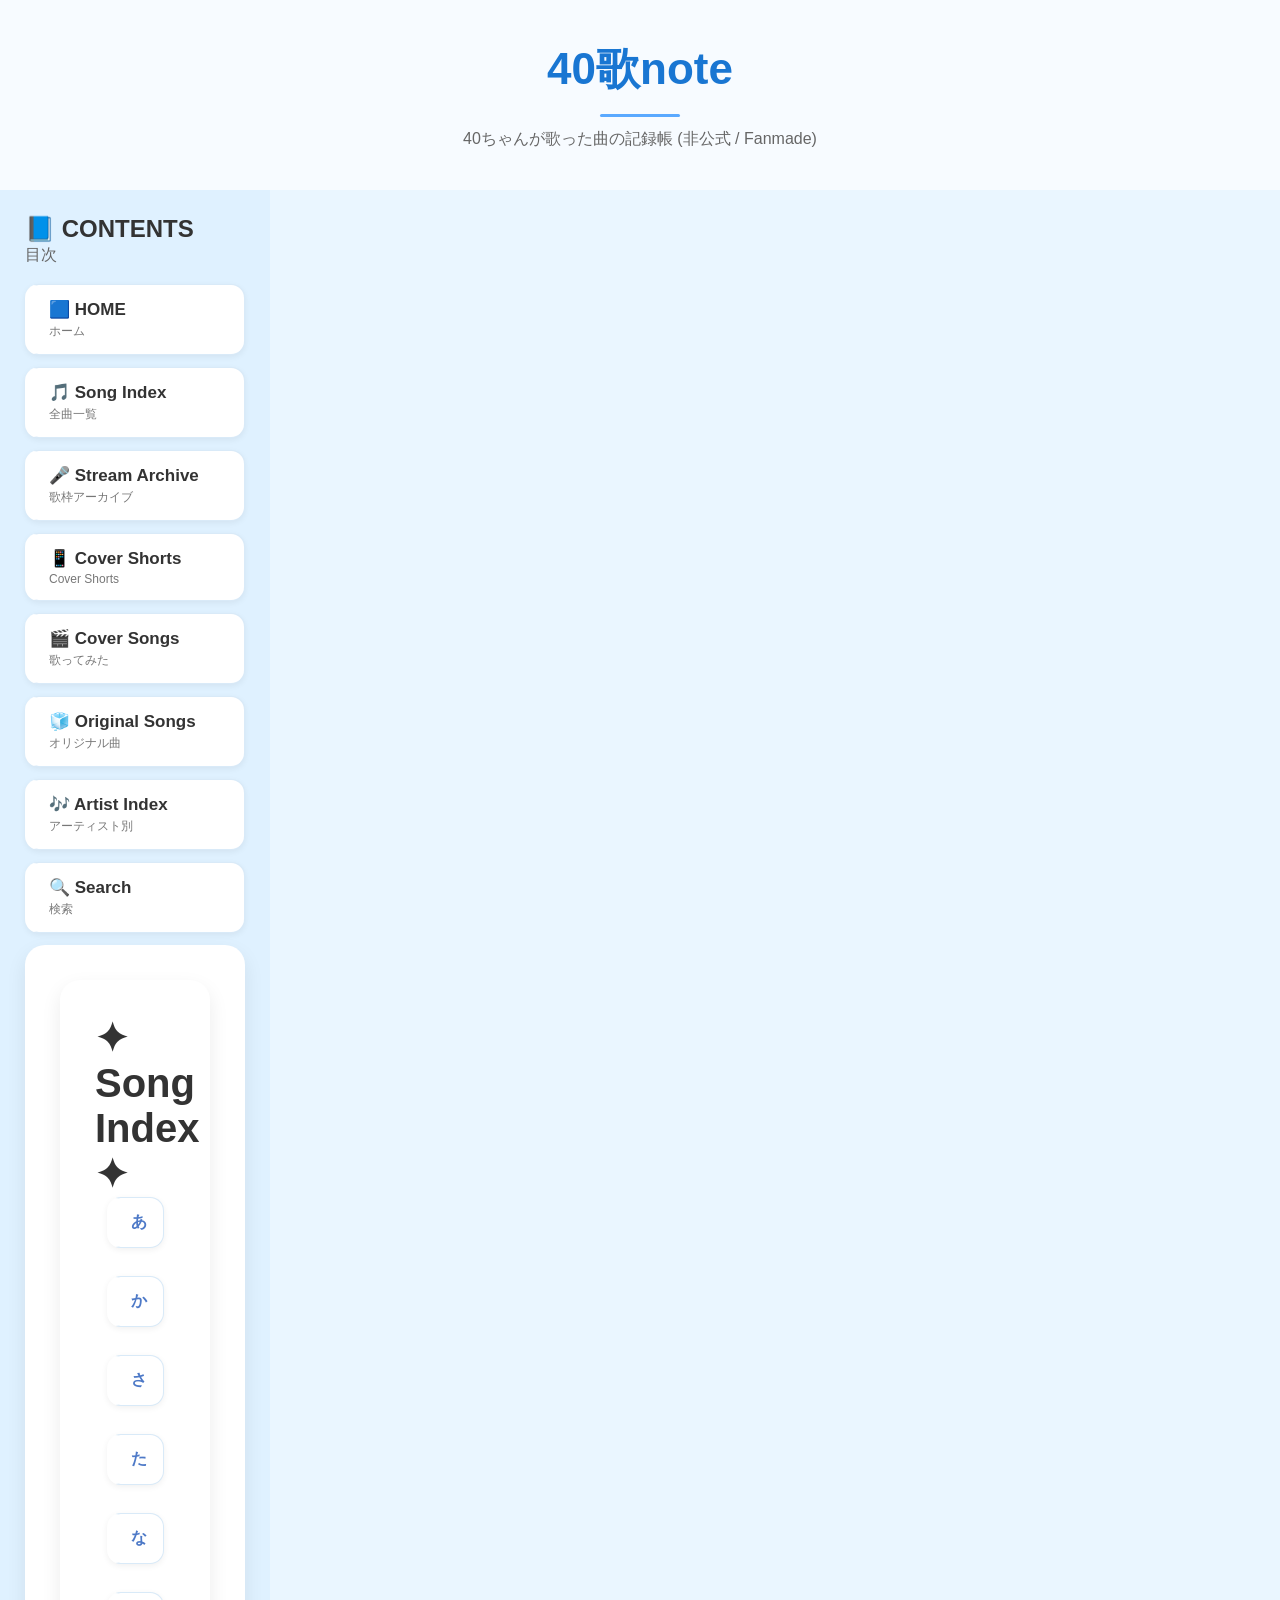
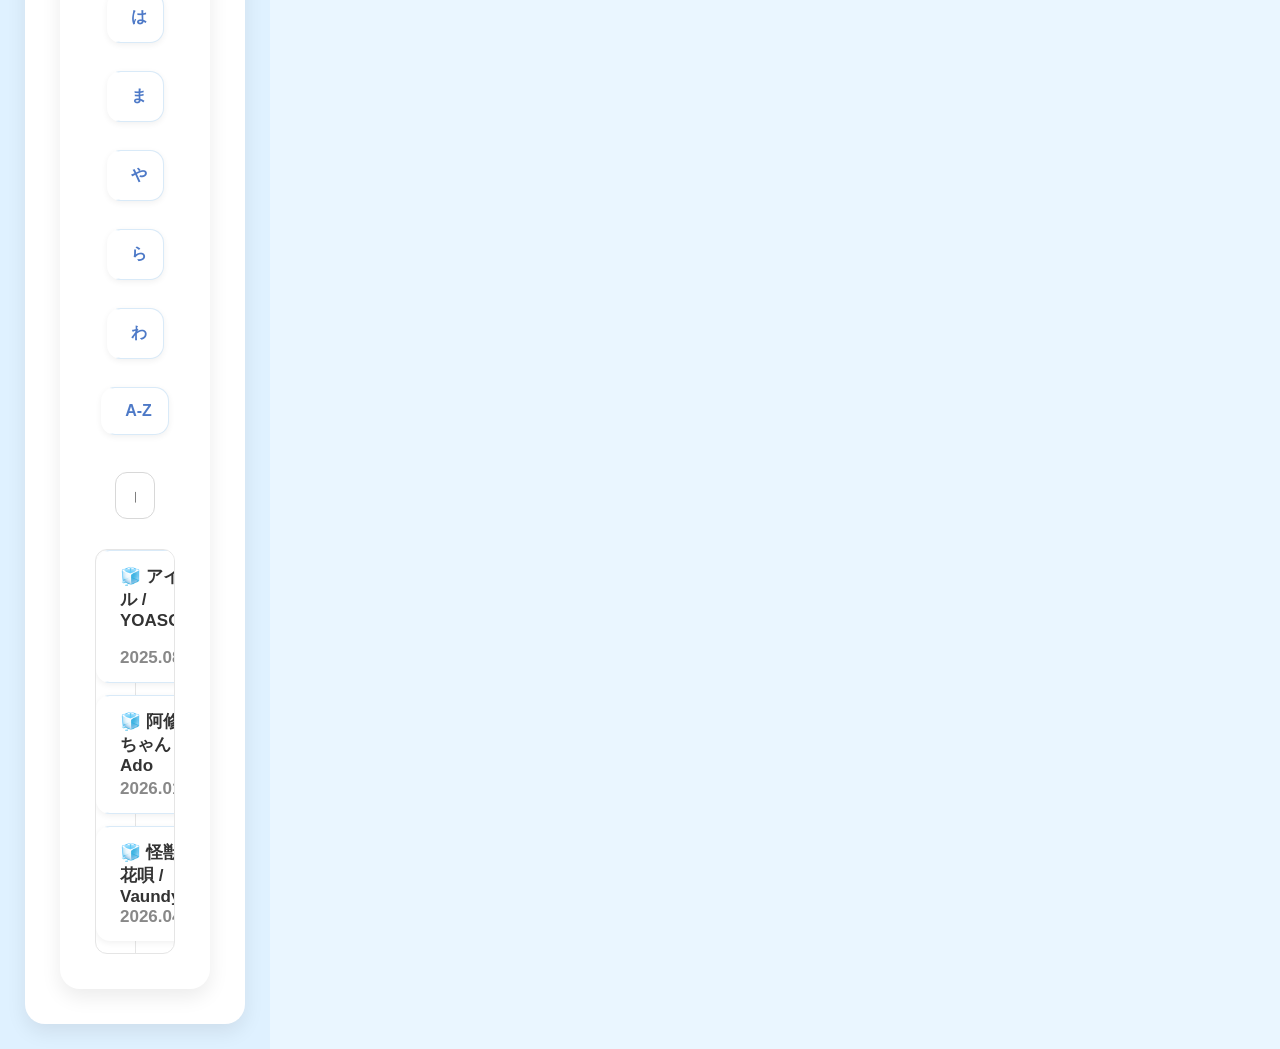
==== songs.html @ e2722565 "Update songs.html" ====
<!DOCTYPE html>
<html lang="ja">

<head>
  <meta charset="UTF-8">
  <meta name="viewport" content="width=device-width, initial-scale=1.0">
  <title>40歌note</title>
  <link rel="stylesheet" href="style.css">
</head>

<body>

  <header>
  <h1>40歌note</h1>
  <p>40ちゃんが歌った曲の記録帳 (非公式 / Fanmade)</p>
</header>


<div class="layout">


  <!-- 左メニュー -->

  <div class="sidebar">

  <nav class="menu">

    <h2>📘 CONTENTS</h2>
    <p class="menu-subtitle">目次</p>

    <a href="index.html">
      <span>🟦 HOME</span>
      <small>ホーム</small>
    </a>

    <a href="songs.html">
      <span>🎵 Song Index</span>
      <small>全曲一覧</small>
    </a>

    <a href="stream.html">
      <span>🎤 Stream Archive</span>
      <small>歌枠アーカイブ</small>
    </a>

    <a href="shorts.html">
      <span>📱 Cover Shorts</span>
      <small>Cover Shorts</small>
    </a>

    <a href="cover.html">
      <span>🎬 Cover Songs</span>
      <small>歌ってみた</small>
    </a>

    <a href="original.html">
      <span>🧊 Original Songs</span>
      <small>オリジナル曲</small>
    </a>

    <a href="#">
      <span>🎶 Artist Index</span>
      <small>アーティスト別</small>
    </a>

    <a href="#">
      <span>🔍 Search</span>
      <small>検索</small>
    </a>

  </nav>

    </nav>

<main class="content">
  
  <script src="script.js"></script>



<main class="content">

  <section class="song-index">

    <h2 class="section-title">✦ Song Index ✦</h2>

    <div class="kana-index">
      
  <div class="kana-group kana-jp">

    <a href="#a">あ</a>
    <a href="#ka">か</a>
    <a href="#sa">さ</a>
    <a href="#ta">た</a>
    <a href="#na">な</a>
    <a href="#ha">は</a>
    <a href="#ma">ま</a>
    <a href="#ya">や</a>
    <a href="#ra">ら</a>
    <a href="#wa">わ</a>

    <a href="#" class="switch-btn">A-Z</a>

  </div>

  <div class="kana-group kana-en">

    <a href="#A">A</a>
    <a href="#B">B</a>
    <a href="#C">C</a>
    <a href="#D">D</a>
    <a href="#E">E</a>
    <a href="#F">F</a>
    <a href="#G">G</a>
    <a href="#H">H</a>
    <a href="#I">I</a>
    <a href="#J">J</a>
    <a href="#K">K</a>
    <a href="#L">L</a>
    <a href="#M">M</a>
    <a href="#N">N</a>
    <a href="#O">O</a>
    <a href="#P">P</a>
    <a href="#Q">Q</a>
    <a href="#R">R</a>
    <a href="#S">S</a>
    <a href="#T">T</a>
    <a href="#U">U</a>
    <a href="#V">V</a>
    <a href="#W">W</a>
    <a href="#X">X</a>
    <a href="#Y">Y</a>
    <a href="#Z">Z</a>

    <a href="#" class="switch-btn">かな</a>

  </div>

</div>

    <input
      type="text"
      class="song-search"
      placeholder="曲名・アーティスト名で検索">

    <div class="song-list">

      <a href="#" class="song-item">
        <span class="song-name">🧊 アイドル / YOASOBI</span>
        <span class="song-date">2025.08.12</span>
      </a>

      <a href="#" class="song-item">
        <span class="song-name">🧊 青と夏 / Mrs. GREEN APPLE</span>
        <span class="song-date">2025.09.03</span>
      </a>

      <a href="#" class="song-item">
        <span class="song-name">🧊 阿修羅ちゃん / Ado</span>
        <span class="song-date">2026.01.18</span>
      </a>

      <a href="#" class="song-item">
        <span class="song-name">🧊 花に亡霊 / ヨルシカ</span>
        <span class="song-date">2026.03.15</span>
      </a>

      <a href="#" class="song-item">
        <span class="song-name">🧊 怪獣の花唄 / Vaundy</span>
        <span class="song-date">2026.04.08</span>
      </a>

    </div>

  </section>

</main>

  
  
</body>

</html>
---- style.css ----
body {
  margin: 0;
  font-family: "Noto Sans JP", sans-serif;
  background: #eaf6ff;
  color: #333;
}


header {
  text-align: center;
  padding: 40px 30px;
  background: #f7fbff;
}


header h1 {
  margin: 0 0 12px;
  font-size: 44px;
  color: #1976d2;

  display: flex;
  flex-direction: column;
  align-items: center;
  font-family: "Zen Maru Gothic", sans-serif;
}


header h1::after {
  content: "";
  width: 80px;
  height: 3px;

  margin-top: 15px;

  background: #5aa9ff;
  border-radius: 10px;
}


header p {
  margin: 0;
  color: #666;
  font-size: 16px;
}


.layout {
  display: flex;
  min-height: 80vh;
}


/* 左メニュー */

.sidebar {
  width: 220px;
  padding: 25px;
  background: #dff1ff;
}


.sidebar h2 {
  margin: 0;
}


.menu-subtitle {
  margin: 2px 0 18px;
  color: #666;
}


.sidebar a:hover {
  transform: translateX(5px);
}


.menu {
  display: flex;
  flex-direction: column;
}

.update-history {
  margin-top: 35px;
  padding-top: 20px;
  border-top: 1px solid #d6d6d6;
}

.history-box {
  max-height: 180px;
  overflow-y: auto;
}

.update-history h3 {
  font-size: 18px;
  color: #333;
  margin-bottom: 12px;
  text-align: center;
  font-family: "Zen Maru Gothic", sans-serif;
}


.update-subtitle {
  margin: -6px 0 12px;
  font-size: 13px;
  color: #666;
  text-align: center;
}


.history-box {
  background: #fff;
  border: 1px solid #d8d8d8;
  border-radius: 10px;
  padding: 12px;

  max-height: 180px;
  overflow-y: auto;
}

.history-box p {
  margin: 0 0 14px;
  font-size: 14px;
  line-height: 1.5;
}

.history-box p:last-child {
  margin-bottom: 0;
}


/* ノート部分 */

.note {
  flex: 1;
  padding: 30px;
  background: white;
}


/* カード */

.card {
  padding: 20px;
  margin-bottom: 20px;
  border-radius: 15px;
  background: #f7fbff;
  border: 1px solid #cce7ff;
}


.card a {
  color: #1976d2;
}


.section-title {
  font-family: "Zen Maru Gothic", sans-serif;
  font-size: 40px;
  color: #333;

  margin: 0 0 25px;
}


.card-title {
  margin-top: 0;
  margin-bottom: 15px;
  font-size: 22px;
  color: #333;
}

.date {
  color: #666;
  margin-bottom: 8px;
}

.video-title {
  margin: 0 0 18px;
  font-size: 18px;
}


.music-grid {
  display: grid;
  grid-template-columns: repeat(3, 1fr);
  gap: 20px;
}


.youtube {
  width: 100%;
  margin-bottom: 15px;
}


.youtube iframe {
  width: 100%;
  aspect-ratio: 16 / 9;
  border-radius: 12px;
}



.youtube iframe {
  width: 100%;
  aspect-ratio: 16 / 9;
  border-radius: 12px;
  display: block;
}



.live-info h3 {
  margin-top: 0;
}


.sidebar a {
  display: flex;
  flex-direction: column;

  text-decoration: none;
  color: #333;

  padding: 14px 16px;
  margin-bottom: 12px;

  background: #ffffff;

  border: 1px solid #d9eaf8;
  border-radius: 14px;
  border-left: 8px solid transparent;

  box-shadow: 0 2px 6px rgba(0,0,0,0.06);

  position: relative;

  transition:
    transform 0.2s ease,
    box-shadow 0.2s ease,
    background-color 0.2s ease;
}

.sidebar a span {
  font-size: 17px;
  font-weight: bold;
}

.sidebar a small {
  font-size: 12px;
  color: #777;
  margin-top: 3px;
}


/* ===== メニューのホバー ===== */


.sidebar a:hover {
  background: #e8f4ff;
  border-left: 8px solid #5aa9ff;
  transform: translateX(6px);
  box-shadow: 0 6px 14px rgba(0, 0, 0, 0.12);
}


/* ===== メインノート部分 ===== */

main.content {
  flex: 1;
  padding: 35px;

  background: #ffffff;

  border-radius: 20px;

  box-shadow: 0 8px 20px rgba(0,0,0,0.08);

  max-width: 1300px;
margin: 0 auto;
}



/* ===== Song Index部分 ===== */

.song-index{
    width:100%;
}

.song-count{
    text-align:center;
    color:#666;
    margin-top:-5px;
    margin-bottom:25px;
}

.kana-index{
    display:flex;
    justify-content:center;
    gap:18px;
    margin-bottom:25px;
    flex-wrap:wrap;
  width:100%;
}

.kana-index a{
    text-decoration:none;
    color:#4d79c7;
    font-weight:bold;
    transition:.2s;
}

.kana-index a:hover{
    color:#222;
}

.song-search{
    width:50%;
    max-width:500px;
    box-sizing:border-box;
    padding:14px 18px;
    border:1px solid #d8d8d8;
    border-radius:12px;
    margin:0 auto 30px;
    display:block;
    font-size:15px;
}

.song-list{
    display:grid;
    grid-template-columns: 1fr 1fr;
    gap:0;

    background:#fff;
    border:1px solid #e5e5e5;
    border-radius:12px;
    overflow:hidden;

  background-image: linear-gradient(#e5e5e5,#e5e5e5);
background-size:1px 100%;
background-position:center;
background-repeat:no-repeat;
}

.song-item{
    display:flex;
    justify-content:space-between;
    align-items:center;
    padding:18px 20px;
    border-bottom:1px solid #ececec;
    text-decoration:none;
    color:#333;
    transition:.2s;
}

.song-item:last-child{
    border-bottom:none;
}

.song-item:hover{
    background:#f7fbff;
}

.song-name{
    font-weight:500;
}

.song-date{
    color:#888;
    font-size:14px;
}


.kana-group{
    display:flex;
    justify-content:center;
    gap:16px;
    flex-wrap:wrap;
}

.kana-en{
    display:none;
}

.switch-btn{
    color:#4d79c7 !important;
    font-weight:bold;
}
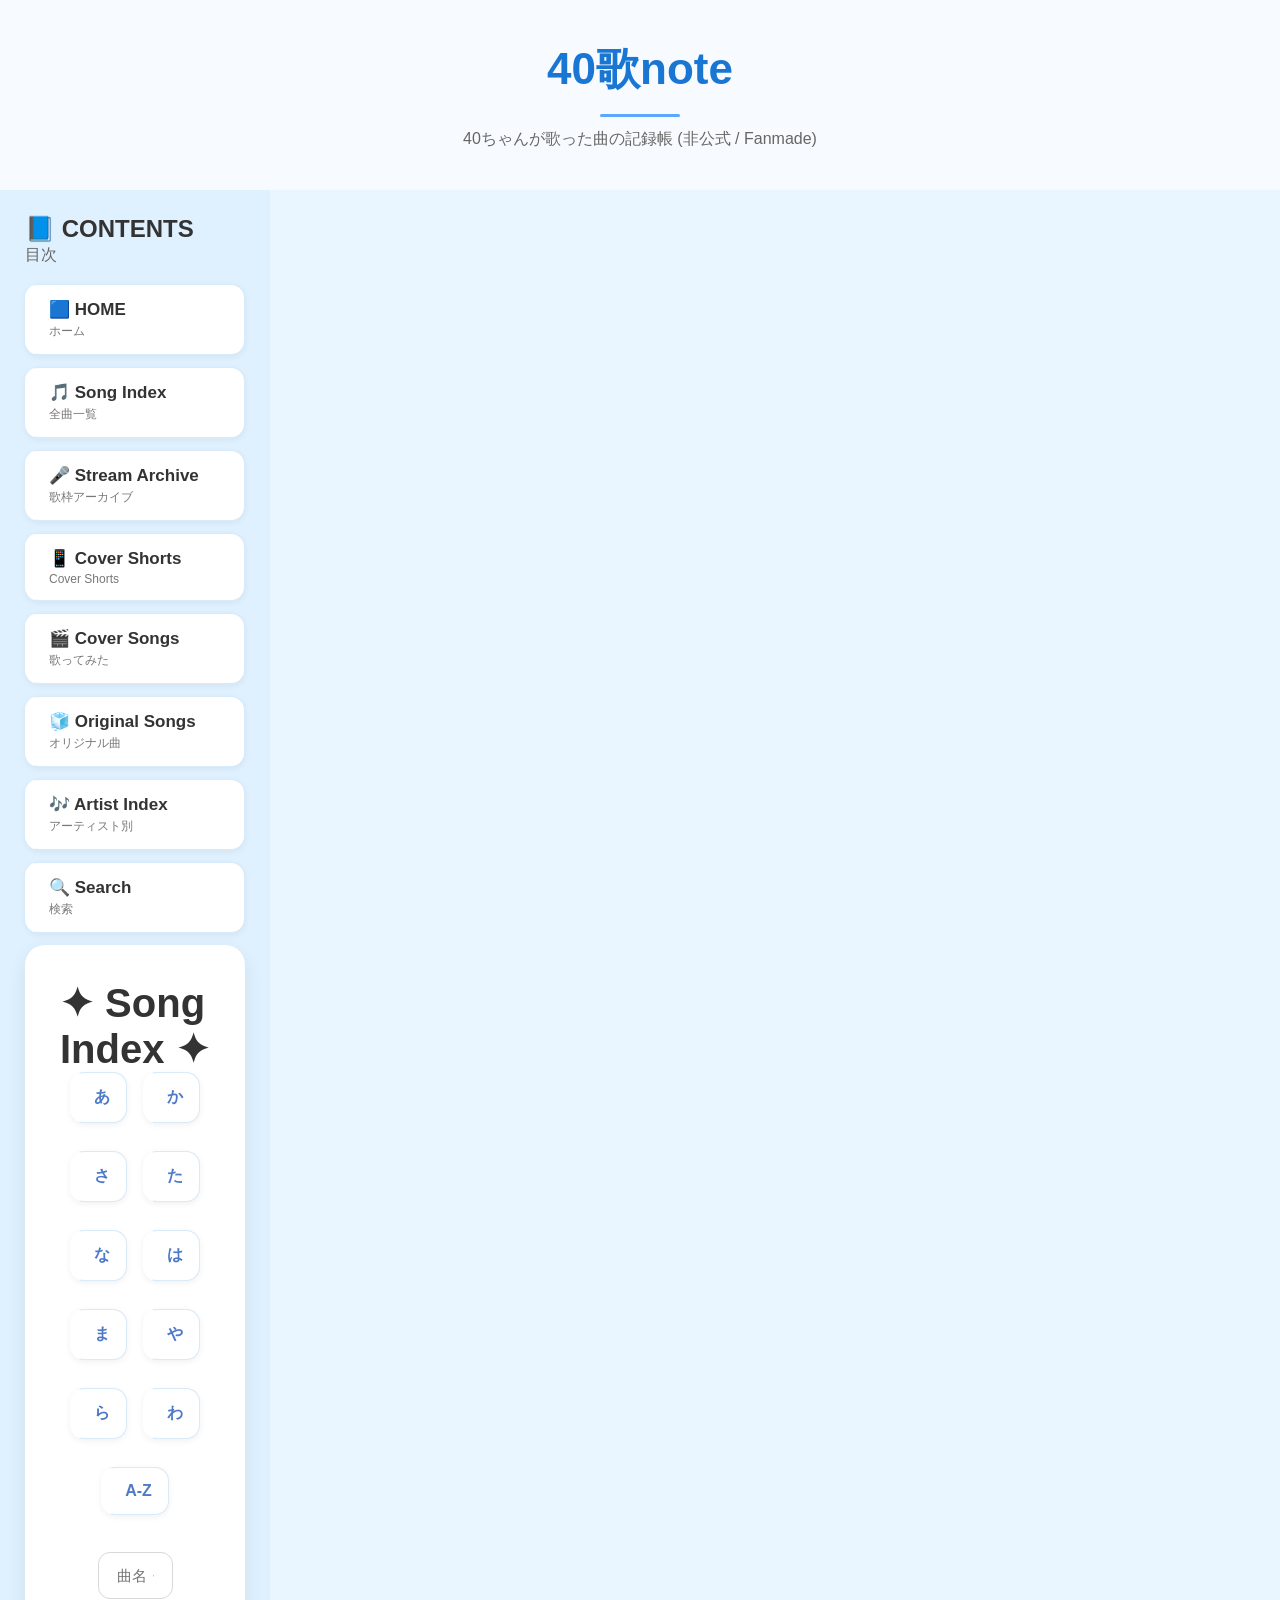
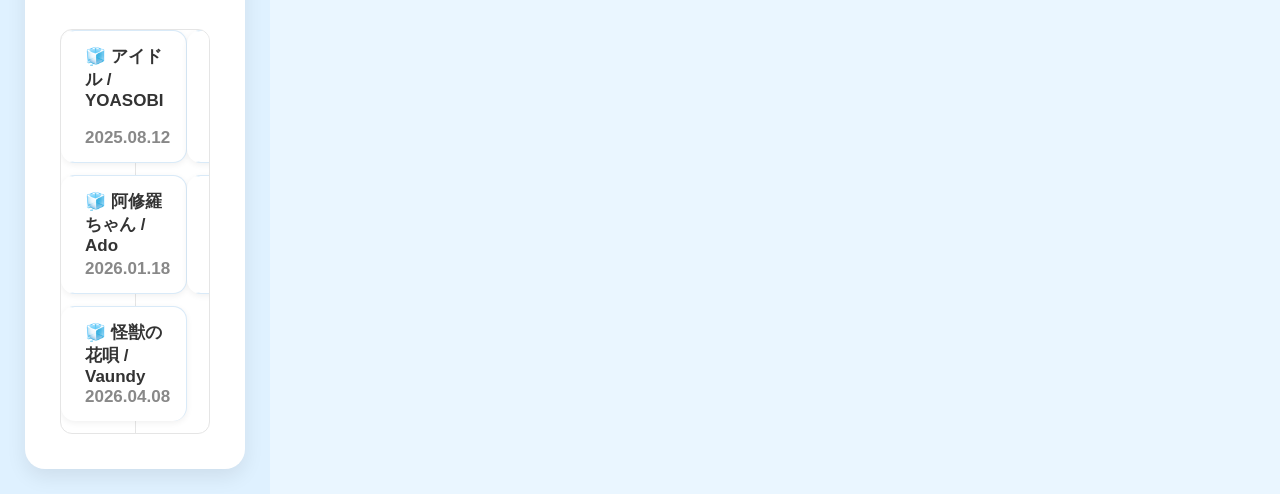
==== commit de6b15aa: "Update songs.html" ====
--- a/songs.html
+++ b/songs.html
@@ -70,16 +70,8 @@
 
   </nav>
 
-    </nav>
 
 <main class="content">
-  
-  <script src="script.js"></script>
-
-
-
-<main class="content">
-
   <section class="song-index">
 
     <h2 class="section-title">✦ Song Index ✦</h2>
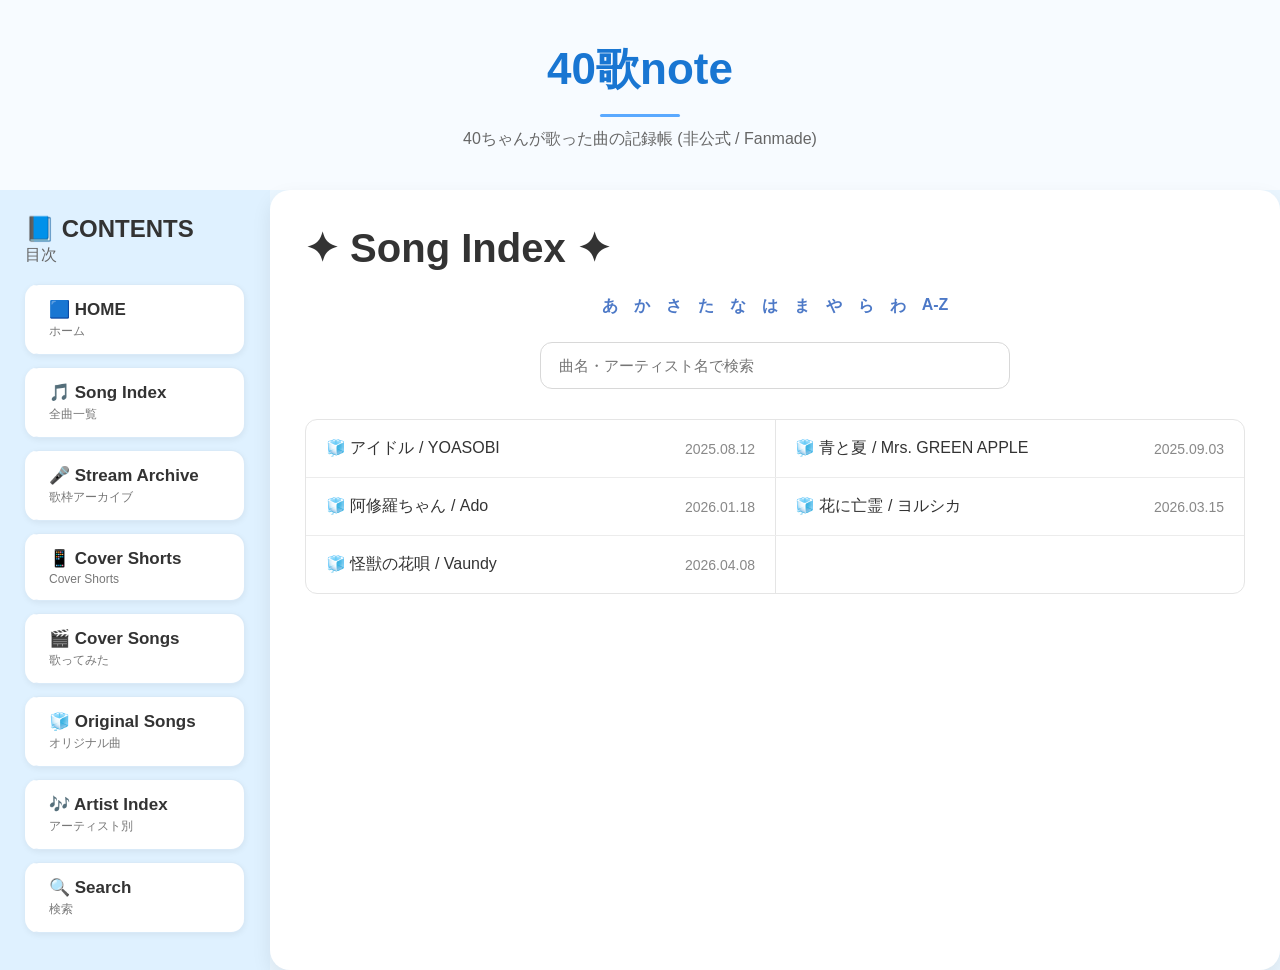
==== commit 02cfd720: "Update songs.html" ====
--- a/songs.html
+++ b/songs.html
@@ -69,7 +69,7 @@
     </a>
 
   </nav>
-
+</div>
 
 <main class="content">
   <section class="song-index">
@@ -165,11 +165,7 @@
     </div>
 
   </section>
-
 </main>
-
-  
-  
+</div>
 </body>
-
 </html>
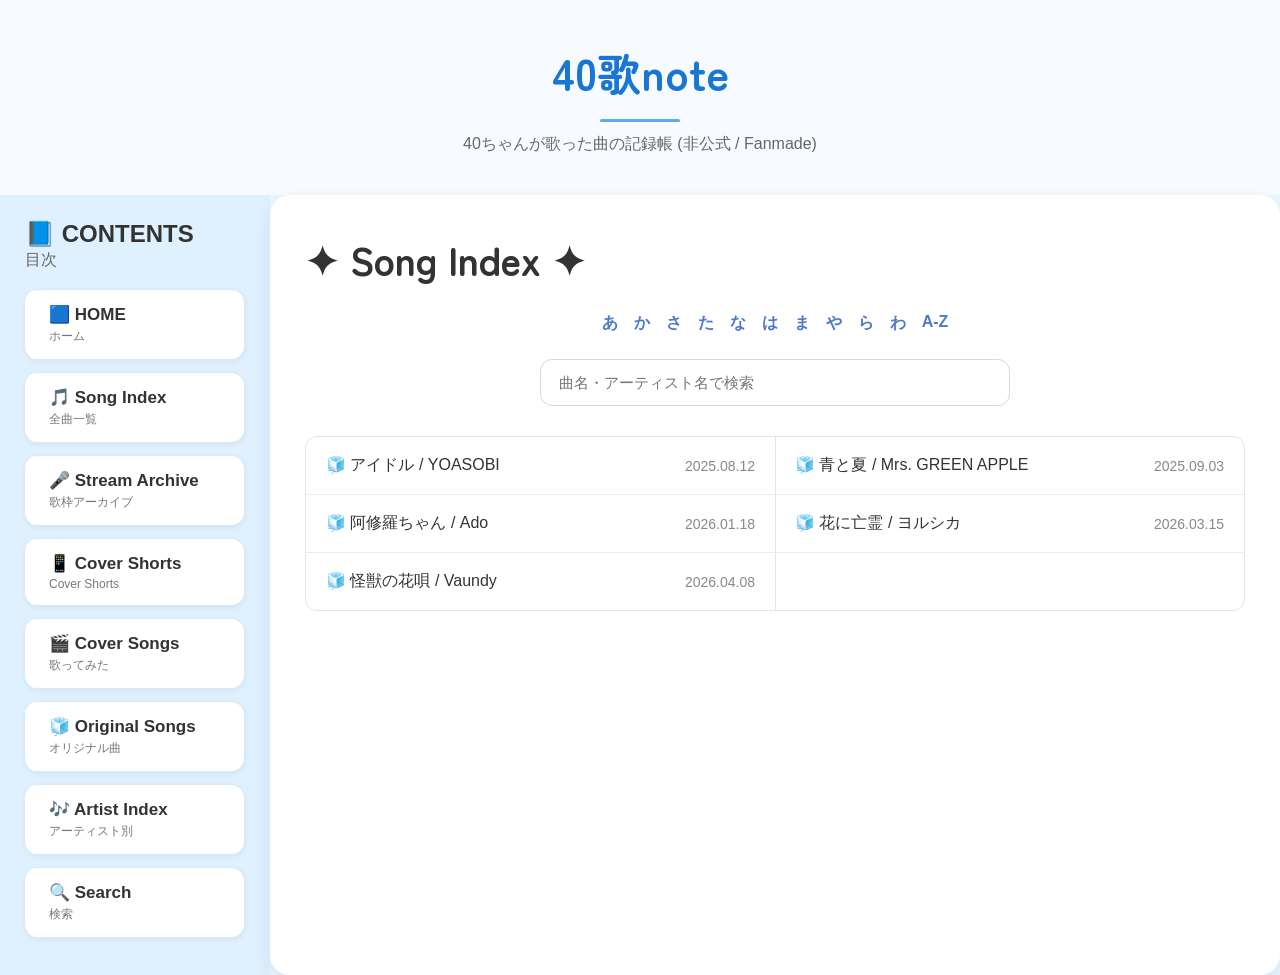
==== commit 0c8f3314: "Update songs.html" ====
--- a/songs.html
+++ b/songs.html
@@ -5,6 +5,12 @@
   <meta charset="UTF-8">
   <meta name="viewport" content="width=device-width, initial-scale=1.0">
   <title>40歌note</title>
+
+<link rel="preconnect" href="https://fonts.googleapis.com">
+  <link rel="preconnect" href="https://fonts.gstatic.com" crossorigin>
+
+  <link href="https://fonts.googleapis.com/css2?family=Zen+Maru+Gothic:wght@500;700&display=swap" rel="stylesheet">
+  
   <link rel="stylesheet" href="style.css">
 </head>
 
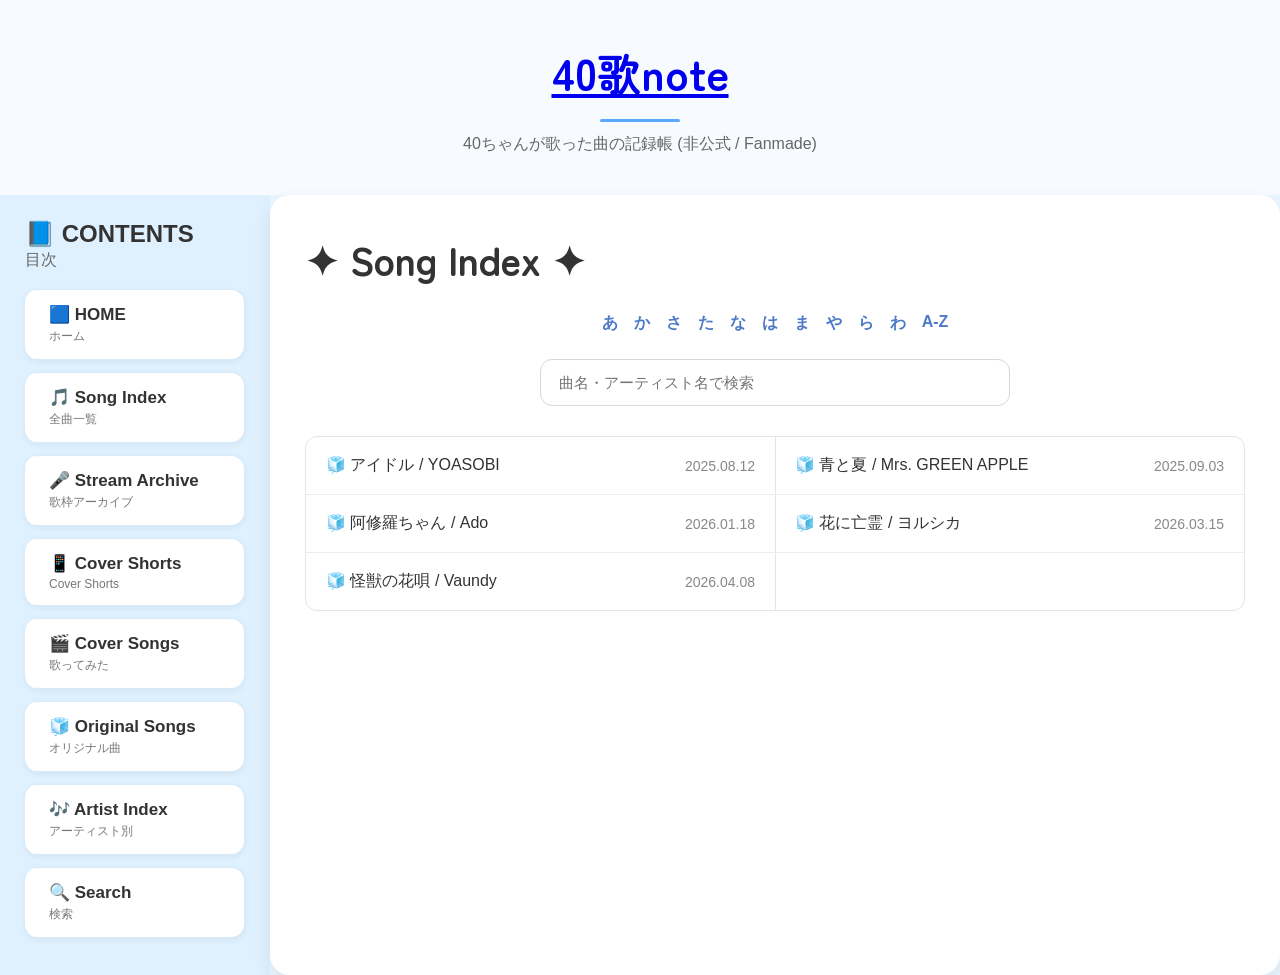
==== commit 13ade1cf: "Update songs.html" ====
--- a/songs.html
+++ b/songs.html
@@ -17,7 +17,7 @@
 <body>
 
   <header>
-  <h1>40歌note</h1>
+  <h1><a href="index.html">40歌note</a></h1>
   <p>40ちゃんが歌った曲の記録帳 (非公式 / Fanmade)</p>
 </header>
 
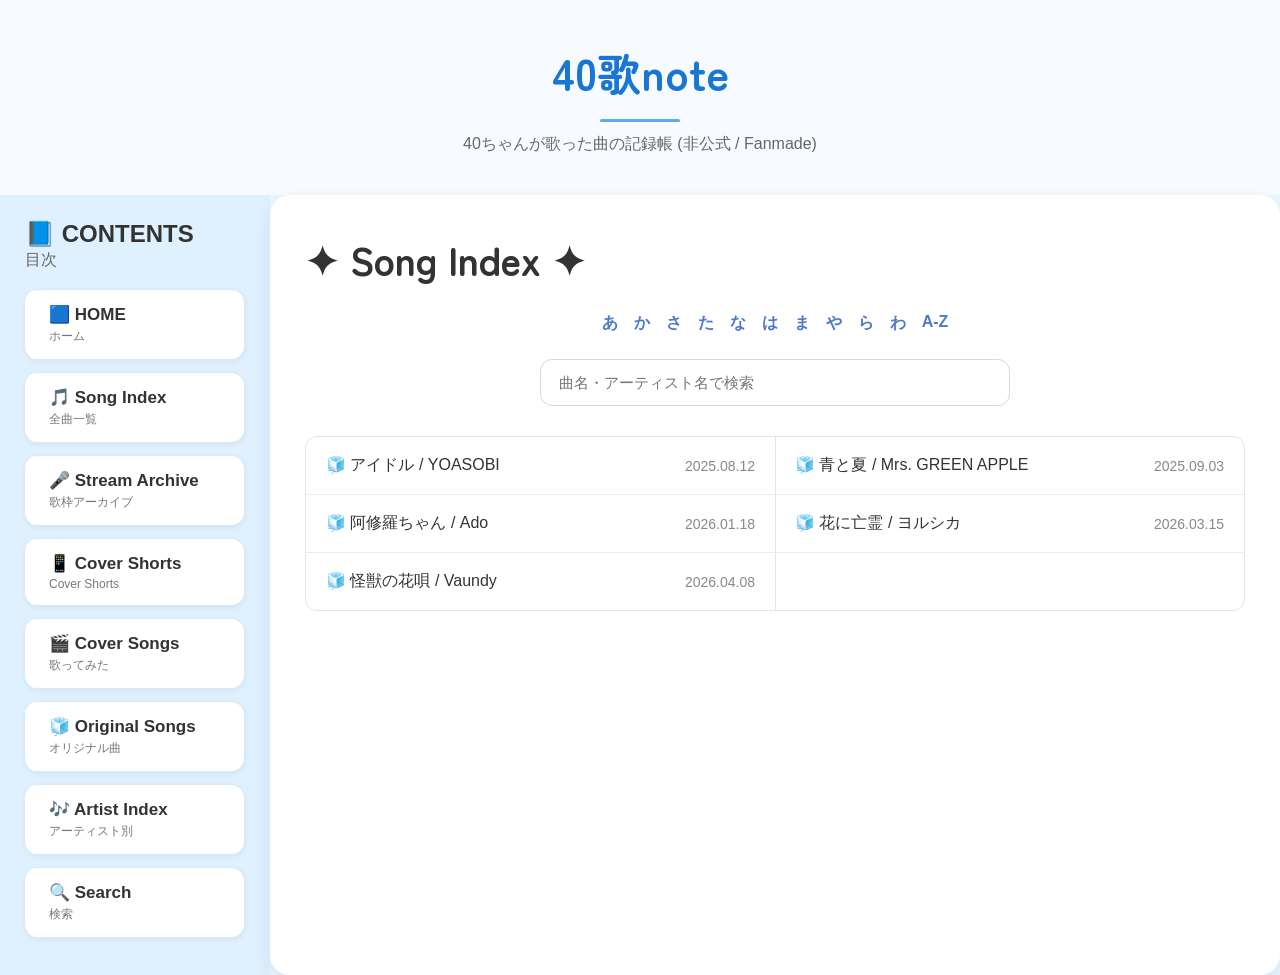
==== commit 427cd6d5: "Update songs.html" ====
--- a/songs.html
+++ b/songs.html
@@ -173,5 +173,8 @@
   </section>
 </main>
 </div>
+  
+<script src="script.js"></script>
+  
 </body>
 </html>
--- a/style.css
+++ b/style.css
@@ -22,6 +22,16 @@
   flex-direction: column;
   align-items: center;
   font-family: "Zen Maru Gothic", sans-serif;
+}
+
+
+header h1 a {
+  color: inherit;
+  text-decoration: none;
+}
+
+header h1 a:hover {
+  opacity: 0.8;
 }
 
 
